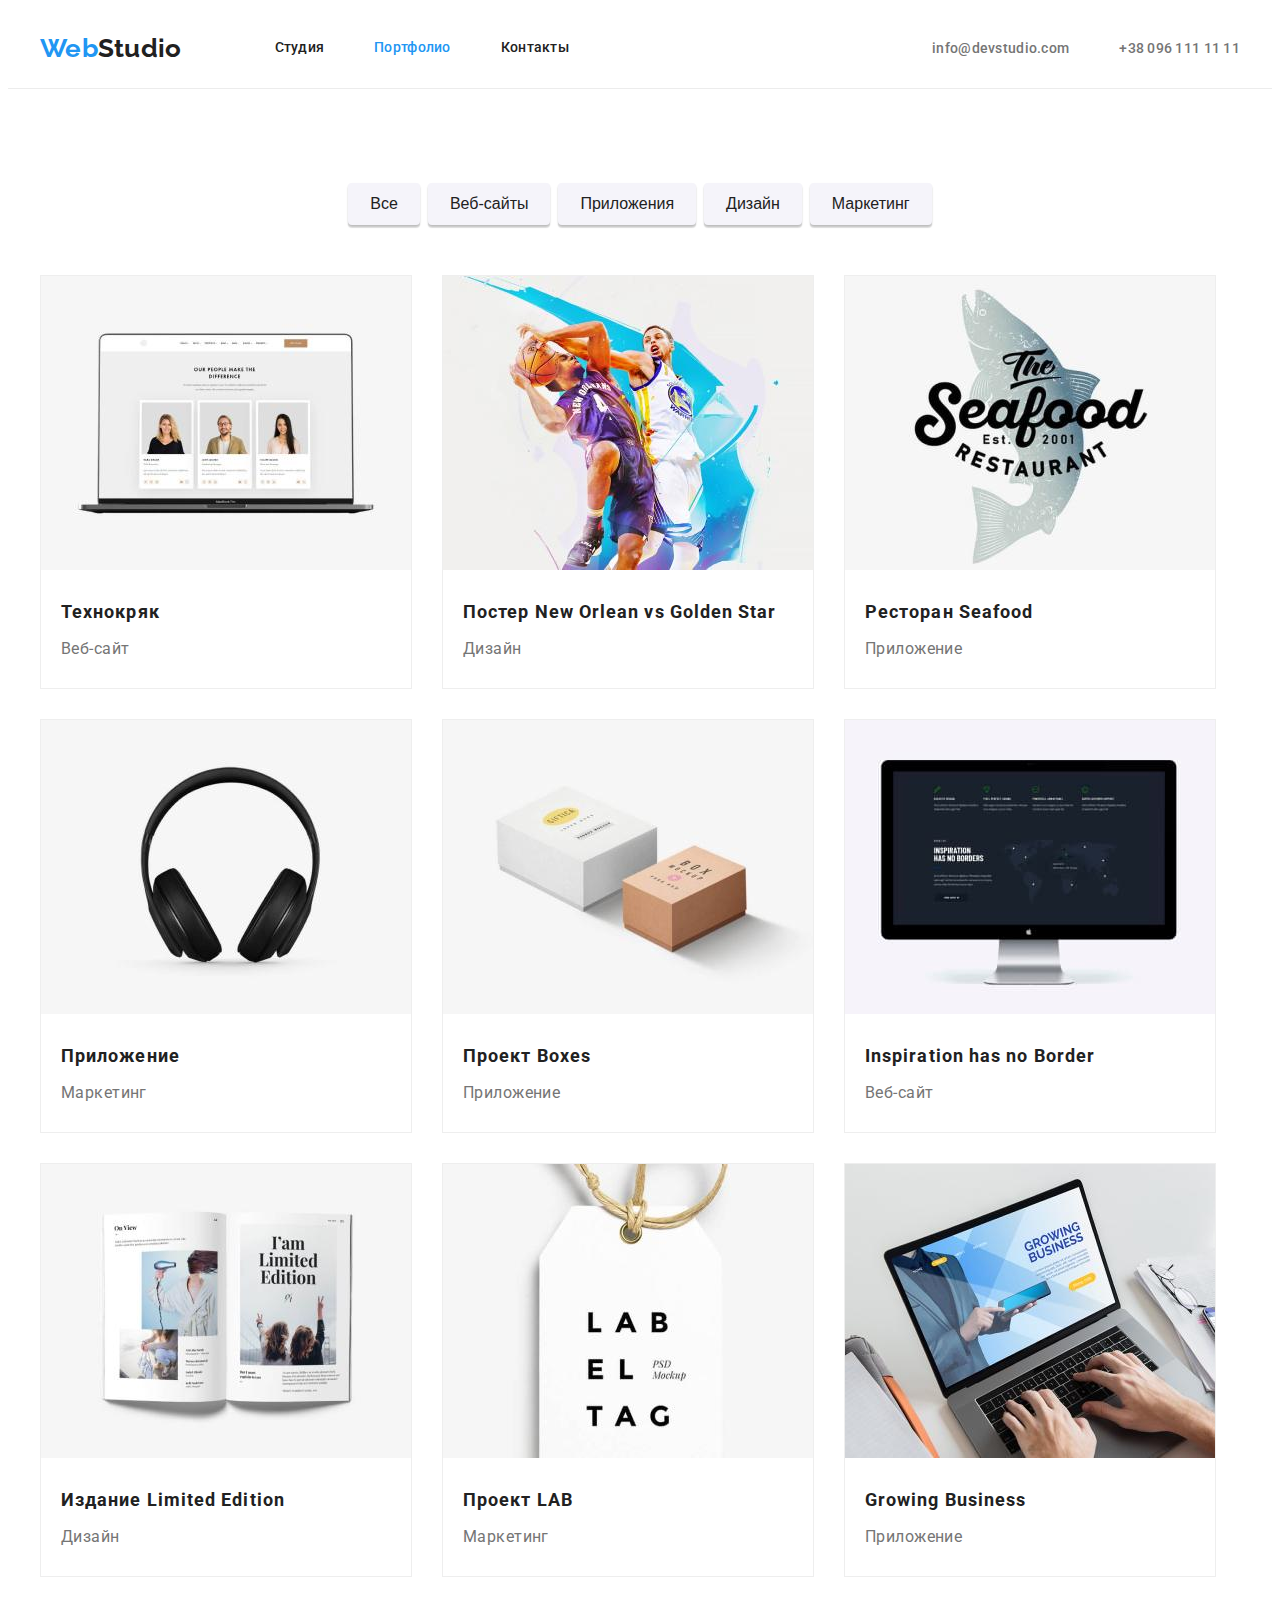
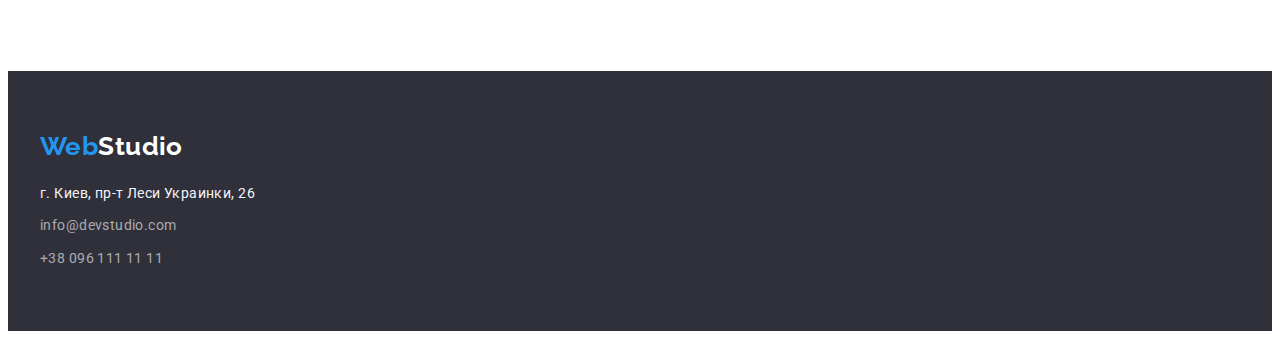
==== portfolio.html @ 2c0231e5 "update code" ====
<!DOCTYPE html>
<html lang="ru">
  <head>
    <meta charset="UTF-8" />
    <meta http-equiv="X-UA-Compatible" content="IE=edge" />
    <meta name="viewport" content="width=device-width, initial-scale=1.0" />
    <title>Portfolio</title>
        <link rel="preconnect" href="https://fonts.googleapis.com" />
    <link rel="preconnect" href="https://fonts.gstatic.com" crossorigin />
    <link
      href="https://fonts.googleapis.com/css2?family=Raleway:wght@700&family=Roboto:wght@400;500;700;900&display=swap"
      rel="stylesheet"
    />
    <link
      rel="stylesheet"
      href="https://cdnjs.cloudflare.com/ajax/libs/modern-normalize/1.1.0/modern-normalize.min.css"
      integrity="sha512-wpPYUAdjBVSE4KJnH1VR1HeZfpl1ub8YT/NKx4PuQ5NmX2tKuGu6U/JRp5y+Y8XG2tV+wKQpNHVUX03MfMFn9Q=="
      crossorigin="anonymous"
      referrerpolicy="no-referrer"
    />
    <link rel="stylesheet" href="./css/style.css" />
  </head>
  <body>
    <!-- header -->
   <header class="header">
      <div class="header-container container">
        <nav class="navigation-container">
          <a href="./index.html" class="logo-header link"
            >Web<span class="header-logo">Studio</span></a
          >
          <ul class="navigation-list">
            <li class="item"><a href="./index.html" class="navigation-link link">Студия</a></li>
            <li class="item">           
              <a href="./portfolio.html" class="navigation-link link current-nav-link"
                >Портфолио</a
              >
            </li>
            <li class="item"><a href="" class="navigation-link link">Контакты</a></li>
          </ul>
        </nav>
        <ul class="contact-link-header">
          <li class="item">
            <a href="mailto:info@devstudio.com" class="contact-header link"
              >info@devstudio.com</a
            >
          </li>
          <li class="item">
            <a href="tel:+380961111111" class="contact-header link"
              >+38 096 111 11 11</a
            >
          </li>
        </ul>
        </div>
      </div>
    </header>
    <main>
      <section class="portfolio section">
        <div class="container">
        <h1 class="visually-hidden">Портфолио</h1>
        <!-- list #1 -->
        <ul class="button-list">
          <li class="item-button"><button type="button" class="portfolio-button">Все</button></li>
          <li class="item-button">
            <button type="button" class="portfolio-button">Веб-сайты</button>
          </li>
          <li class="item-button">
            <button type="button" class="portfolio-button">Приложения</button>
          </li>
          <li class="item-button">
            <button type="button" class="portfolio-button">Дизайн</button>
          </li>
          <li class="item-button">
            <button type="button" class="portfolio-button">Маркетинг</button>
          </li>
        </ul>
        <!-- list #2 -->
        <ul class="portfolio-list">
          <li class="portfolio-item">
            <a href="" class="link">
              <img
                src="./images/portfolio_1.jpg"
                alt="ноутбук"
                width="370"
                height="294"
              />
              <div class="portfolio-block">
              <h2 class="portfolio-heading">Технокряк</h2>
              <p class="portfolio-paragraph">Веб-сайт</p>
            </a>
            </div>
          </li>
          <li class="portfolio-item">
            <a href="" class="link">
              <img
                src="./images/portfolio_2.jpg"
                alt="игра в баскетбол"
                width="370"
                height="294"
              />
              <div class="portfolio-block">
              <h2 class="portfolio-heading">
                Постер <span lang="en">New Orlean vs Golden Star</span>
              </h2>
              <p class="portfolio-paragraph">Дизайн</p>
            </a>
            </div>
          </li>
          <li class="portfolio-item">
            <a href="" class="link">
              <img
                src="./images/portfolio_3.jpg"
                alt="лого рестрорана"
                width="370"
                height="294"
              />
              <div class="portfolio-block">
              <h2 class="portfolio-heading">
                Ресторан <span lang="en">Seafood</span>
              </h2>
              <p class="portfolio-paragraph">Приложение</p>
            </a>
            </div>
          </li>
          <li class="portfolio-item">
            <a href="" class="link">
              <img
                src="./images/portfolio_4.jpg"
                alt="наушники"
                width="370"
                height="294"
              />
              <div class="portfolio-block">
              <h2 class="portfolio-heading">Приложение</h2>
              <p class="portfolio-paragraph">Маркетинг</p>
            </a>
            </div>
          </li>
          <li class="portfolio-item">
            <a href="" class="link">
              <img
                src="./images/portfolio_5.jpg"
                alt="коробки"
                width="370"
                height="294"
              />
              <div class="portfolio-block">
              <h2 class="portfolio-heading">
                Проект <span lang="en">Boxes</span>
              </h2>
              <p class="portfolio-paragraph">Приложение</p>
            </a>
            </div>
          </li>
          <li class="portfolio-item">
            <a href="" class="link">
              <img
                src="./images/portfolio_6.jpg"
                alt="монитор мака"
                width="370"
                height="294"
              />
              <div class="portfolio-block">
              <h2 class="portfolio-heading">
                <span lang="en">Inspiration has no Border</span>
              </h2>
              <p class="portfolio-paragraph">Веб-сайт</p>
            </a>
            </div>
          </li>
          <li class="portfolio-item">
            <a href="" class="link">
              <img
                src="./images/portfolio_7.jpg"
                alt="книга"
                width="370"
                height="294"
              />
              <div class="portfolio-block">
              <h2 class="portfolio-heading">
                Издание <span lang="en">Limited Edition</span>
              </h2>
              <p class="portfolio-paragraph">Дизайн</p>
            </a>
            </div>
          </li>
          <li class="portfolio-item">
            <a href="" class="link">
              <img
                src="./images/portfolio_8.jpg"
                alt="брелок lab"
                width="370"
                height="294"
              />
              <div class="portfolio-block">
              <h2 class="portfolio-heading">
                Проект <span lang="en">LAB</span>
              </h2>
              <p class="portfolio-paragraph">Маркетинг</p>
              </div>
            </a>
          </li>
          <li class="portfolio-item">
            <a href="" class="link">
              <img
                src="./images/portfolio_9.jpg"
                alt="работают на ноутбуке"
                width="370"
                height="294"
              />
              <div class="portfolio-block">
              <h2 class="portfolio-heading">
                <span lang="en">Growing Business</span>
              </h2>
              <p class="portfolio-paragraph">Приложение</p>
            </a>
            </div>
          </li>
        </ul>
        </div>
      </section>
    </main>
    <!-- footer -->
    <footer class="footer">
      <div class="footer-container container">
      <a href="./index.html" class="logo-footer link"
        >Web<span class="footer-logo">Studio</span></a
      >
      <address>
        <ul class="contact-footer contact-list-footer">
          <li class="item">
            <a
              href="https://goo.gl/maps/VsenkT5PbFzWRXvy7"
              target="_blank"
              rel="noopener noreferrer"
              class="footer-address link"
              >г. Киев, пр-т Леси Украинки, 26</a
            >
          </li>
          <li class="item">
            <a href="mailto:info@devstudio.com" class="contact-footer link"
              >info@devstudio.com</a
            >
          </li>
          <li class="item">
            <a href="tel:+380961111111" class="contact-footer link"
              >+38 096 111 11 11</a
            >
          </li>
        </ul>
        
      </address>
      </div>
    </footer>
  </body>
</html>
---- css/style.css ----
/*index.html (css) */
/* color  */
:root {
  --header-nav: #212121;
  --header-nav-hover: #2196f3;
  --contact-: #757575;
  --contact-hover: #2196f3;
  --heading-color: #212121;
  --heading-color-hero: #ffffff;
  --paragraph-color: #757575;
  --logo-basic: #2196f3;
  --logo-header: #212121;
  --logo-footer: #ffffff;
  --background-hero: #2f303a;
  --contact-footer: rgba(255, 255, 255, 0.6);
  --accent-color: #2196f3;
  --portfolio-button: #f5f4fa;
  --portfolio-button-hover: #2196f3;
  --background-team: #f5f4fa;
  --background-footer: #2f303a;
}

body {
  font-family: Roboto, serif;
  letter-spacing: 0.03em;
  font-size: 14px;
}
p {
  margin: 0;
}
h1,
h2,
h3,
h4,
h5,
h6 {
  margin: 0;
}
img {
  display: block;
  max-width: 100%;
}

.section {
  padding-top: 94px;
  padding-bottom: 94px;
}
.visually-hidden {
  position: absolute;
  white-space: nowrap;
  width: 1px;
  height: 1px;
  overflow: hidden;
  border: 0;
  padding: 0;
  clip: rect(0 0 0 0);
  clip-path: inset(50%);
  margin: -1px;
}

/* list */
ul {
  list-style: none;
  padding: 0;
  margin: 0;
}
.link {
  text-decoration: none;
}
.container {
  width: 1200px;
  padding-left: 15px;
  padding-right: 15px;
  margin-left: auto;
  margin-right: auto;
}
.header-container {
  display: flex;
  align-items: center;
}
.header {
  background-color: var(--logo-footer);
  letter-spacing: 0.02em;
  border-bottom: 1px solid #ececec;
}
.header .item + .item {
  margin-left: 50px;
}
.header-contact {
  margin-left: 331px;
  display: flex;
  align-items: center;
}
.navigation-container {
  display: flex;
  align-items: center;
}
.navigation-list {
  display: flex;
}
.contact-link-header {
  display: flex;
  margin-left: auto;
}

/*logo in header and footer   */
.logo-header {
  margin-right: 93px;

  font-family: raleway;
  font-weight: 700;
  font-size: 26px;
  line-height: 1.19;
  color: var(--logo-basic);
}
.logo-header .header-logo {
  color: var(--logo-header);
}
.logo-footer .footer-logo {
  color: var(--logo-footer);
}
/* link nav*/
.navigation-link {
  padding-top: 32px;
  padding-bottom: 32px;
  display: block;
  color: var(--header-nav);
  font-weight: 500;
  font-size: 14px;
  line-height: 1.14;
}
.navigation-link:hover,
.navigation-link:focus {
  color: var(--header-nav-hover);
}
.current-nav-link {
  color: var(--accent-color);
}
/* contact header*/
.contact-header {
  padding-bottom: 32px;
  padding-top: 32px;
  color: var(--contact-);
  font-weight: 500;
  font-size: 14px;
  line-height: 1.14;
}
.header-contact .item + .item {
  margin-right: 50px;
}
.contact-header + .contact-header:hover,
.contact-header:focus {
  color: var(--contact-hover);
}
/* hero */
.hero {
  background-image: linear-gradient(
      rgba(47, 48, 58, 0.4),
      rgba(47, 48, 58, 0.4)
    ),
    url(../images/hero-background.jpg);
  background-size: cover;
  background-repeat: no-repeat;
  background-position: center;
  max-width: 1600px;
  padding: 200px 0;
  text-align: center;
  background-color: var(--background-hero);
  letter-spacing: 0.06em;
  margin: 0 auto;
}
.hero-heading {
  margin-top: 0;
  margin-left: auto;
  margin-right: auto;
  margin-bottom: 40px;
  width: 696px;
  color: var(--heading-color-hero);
  font-weight: 900;
  font-size: 44px;
  line-height: 1.36;
  letter-spacing: 0.06em;
  text-transform: uppercase;
}
.hero-button {
  margin-left: auto;
  margin-right: auto;
  padding: 10px 32px;
  border-radius: 4px;
  min-width: 200px;
  border-color: var(--accent-color);
  color: var(--heading-color-hero);
  background: var(--accent-color);
  box-shadow: 0px 4px 4px rgba(0, 0, 0, 0.15);
  font-weight: 700;
  font-size: 16px;
  line-height: 1.87;
  letter-spacing: 0.06em;
}
.hero-button:hover,
.hero-button:focus {
  background: #188ce8;
  border-color: var(--accent-color);
  color: var(--heading-color-hero);
  box-shadow: 0px 4px 4px rgba(0, 0, 0, 0.15);
}
/* features */

.features-list {
  display: flex;
}
.features-block {
  display: flex;
  width: 270px;
  height: 120px;
  background: #f5f4fa;
  border-radius: 4px;
}
.features .item-block {
  display: flex;
  text-align: center;
  margin-bottom: 30px;
  margin-right: 30px;
}
.features .item-block:last-child {
  margin-right: 0px;
}

.features-heading {
  margin-bottom: 10px;
  color: var(--heading-color);
  line-height: 1.14;
  font-weight: 700;
}
.features-paragraph {
  width: 270px;

  color: var(--paragraph-color);
  line-height: 1.71;
}
.features .item {
  margin-right: 30px;
}
.features .item:last-child {
  margin-right: 0;
}
/* about work */
.work {
  padding-top: 0px;
}
.work-list {
  display: flex;
}
.work-heading {
  margin-top: 0;
  margin-bottom: 50px;

  font-weight: 700;
  font-size: 36px;
  line-height: 1.16;
  text-align: center;
}
.work .item + .item {
  margin-left: 30px;
}

/* about team */
.team {
  background-color: var(--background-team);
}
.team-list {
  display: flex;
}
.team-block {
  padding: 30px;
  text-align: center;
}
.team-item {
  margin-left: 30px;

  background: #ffffff;
  box-shadow: 0px 1px 3px rgba(0, 0, 0, 0.12), 0px 1px 1px rgba(0, 0, 0, 0.14),
    0px 2px 1px rgba(0, 0, 0, 0.2);
  border-radius: 0px 0px 4px 4px;
}
.team-item:first-child {
  margin-left: 0;
}
.team-heading {
  margin-bottom: 50px;
  margin-top: 0;

  font-weight: 700;
  font-size: 36px;
  line-height: 1.16;
  text-align: center;
  color: var(--heading-color);
}
.team-name {
  margin-bottom: 10px;

  color: var(--heading-color);
  font-weight: 500;
  font-size: 16px;
  line-height: 1.18;
}
.team-paragraph {
  color: var(--paragraph-color);
  font-size: 16px;
  line-height: 1.18;
}
/* regular customer */
.reg-customer-heading {
  font-weight: 700;
  font-size: 36px;
  line-height: 1.16;
  text-align: center;
}
.list-customer {
  display: flex;
}
/* footer */
.footer {
  background-color: var(--background-footer);
  padding: 60px 0;
}
.logo-footer {
  display: block;
  margin-bottom: 20px;
  font-family: raleway;
  font-weight: 700;
  font-size: 26px;
  line-height: 1.19;
  color: var(--logo-basic);
}
.contact-footer {
  color: var(--contact-footer);
  font-size: 14px;
  line-height: 1.71;
  font-style: normal;
}

.footer-address {
  color: var(--background-team);
}
.contact-footer .item + .item {
  margin-top: 9px;
}

/* portfolio.html (css)*/

.button-list {
  margin-bottom: 50px;
  display: flex;
  justify-content: center;
}
.item-button {
  margin-left: 8px;
}
.item-button:first-child {
  margin-left: 0px;
}
.portfolio-button {
  display: inline-block;
  padding: 6px 20px;
  border-radius: 4px;
  border-color: transparent;
  background-color: var(--portfolio-button);
  color: var(--heading-color);
  text-align: center;
  font-weight: 500;
  font-size: 16px;
  line-height: 1.62;
  box-shadow: 0px 3px 1px rgba(0, 0, 0, 0.1), 0px 1px 2px rgba(0, 0, 0, 0.08),
    0px 2px 2px rgba(0, 0, 0, 0.12);
  cursor: pointer;
}

.portfolio-button:hover,
.portfolio-button:focus {
  background-color: var(--portfolio-button-hover);
  color: var(--portfolio-button);
}
.portfolio-heading {
  margin-bottom: 4px;
  color: var(--heading-color);
  font-weight: 700;
  font-size: 18px;
  line-height: 2;
  letter-spacing: 0.06em;
}
.portfolio-paragraph {
  font-size: 16px;
  line-height: 1.87;
  color: var(--paragraph-color);
}
.portfolio-list {
  display: flex;
  flex-wrap: wrap;
}
.portfolio-block {
  padding: 24px 20px;
}
.portfolio-item:nth-child(3n) {
  margin-right: 0;
}
.portfolio-item:nth-last-child(-n + 3) {
  margin-bottom: 0;
}
.portfolio-item {
  width: 370px;
  margin-right: 30px;
  margin-bottom: 30px;
  background: #ffffff;
  border: 1px solid #eeeeee;
}
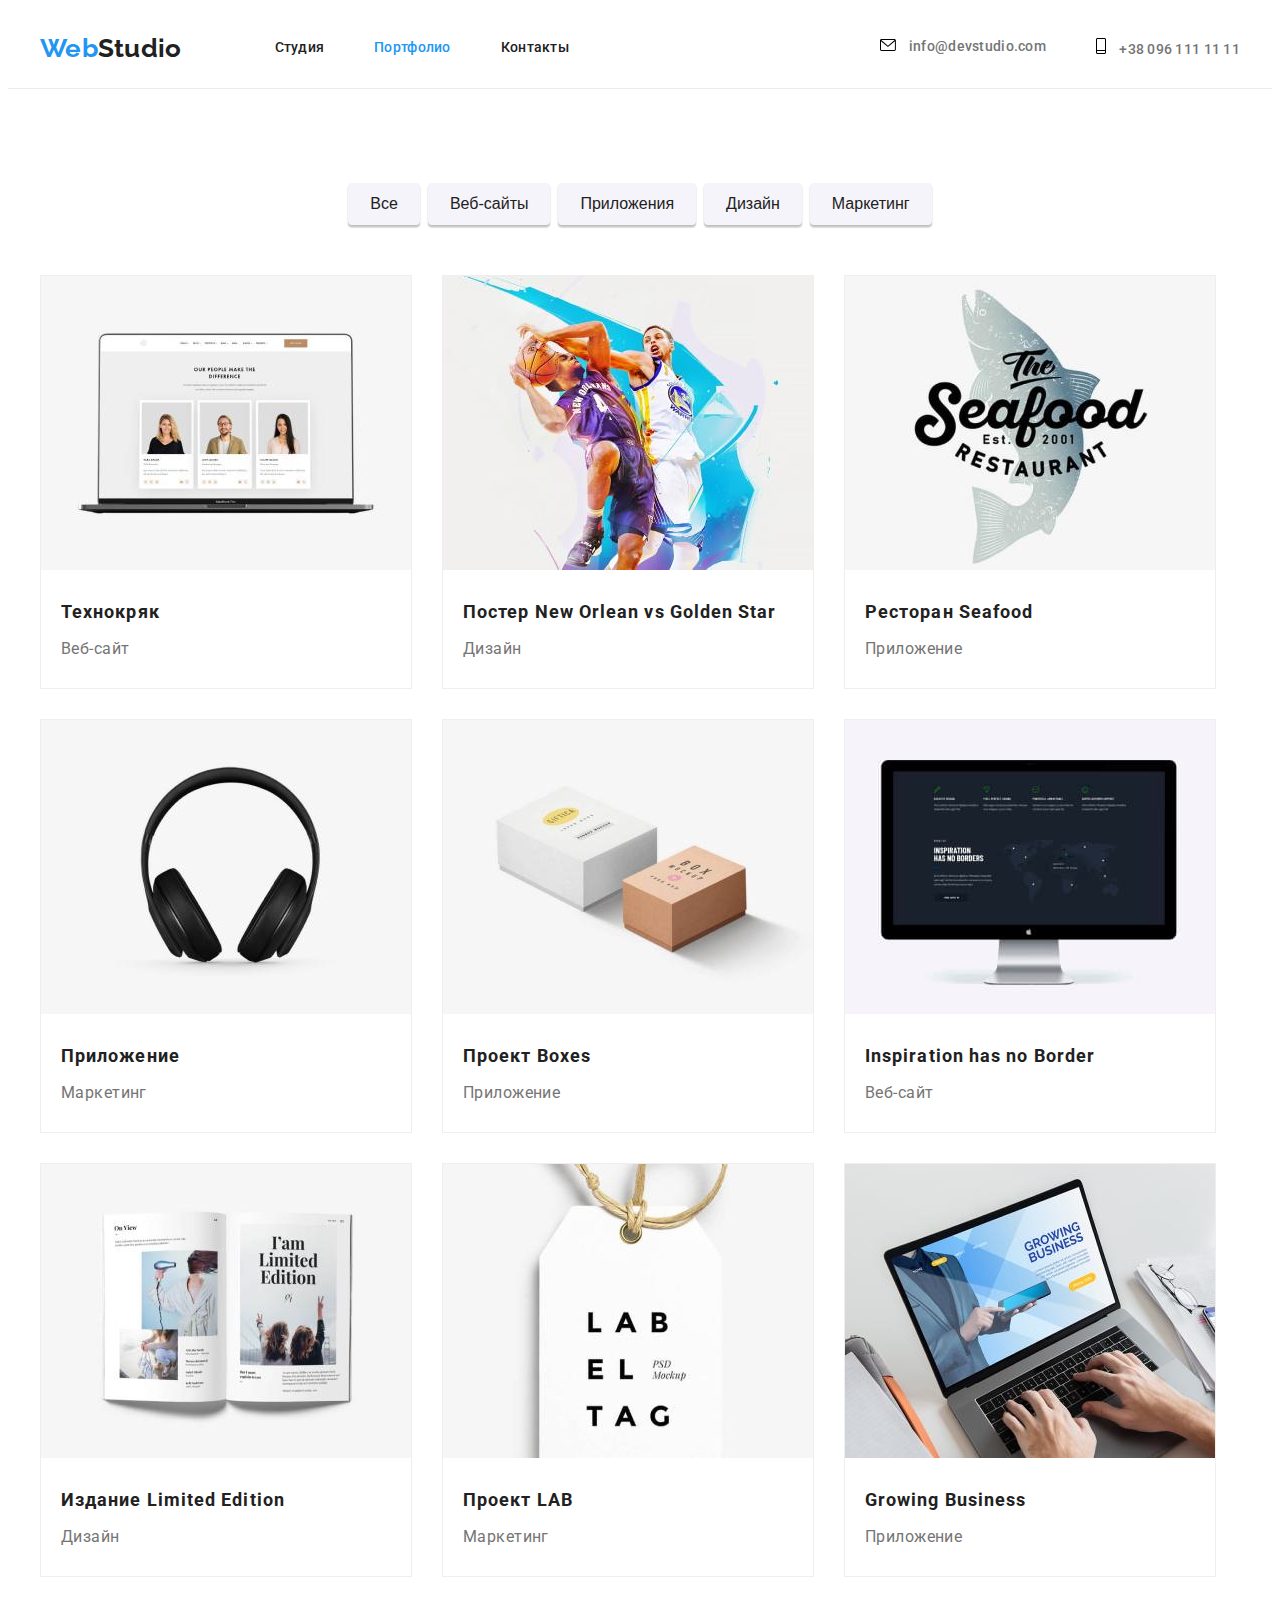
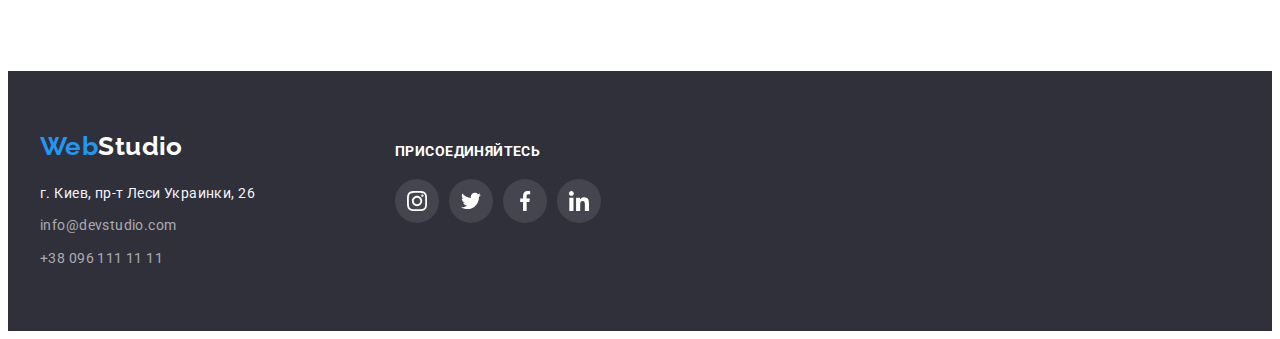
==== commit 46acc7c8: "update code" ====
--- a/portfolio.html
+++ b/portfolio.html
@@ -29,28 +29,41 @@
             >Web<span class="header-logo">Studio</span></a
           >
           <ul class="navigation-list">
-            <li class="item"><a href="./index.html" class="navigation-link link">Студия</a></li>
-            <li class="item">           
+            <li class="item">
+              <a
+                href="./index.html"
+                class="navigation-link link"
+                >Студия</a
+              >
+            </li>
+            <li class="item">
               <a href="./portfolio.html" class="navigation-link link current-nav-link"
                 >Портфолио</a
               >
             </li>
-            <li class="item"><a href="" class="navigation-link link">Контакты</a></li>
+            <li class="item">
+              <a href="" class="navigation-link link">Контакты</a>
+            </li>
           </ul>
         </nav>
         <ul class="contact-link-header">
           <li class="item">
             <a href="mailto:info@devstudio.com" class="contact-header link"
-              >info@devstudio.com</a
+              ><svg class="contanct-icon-email">
+                <use href="./images/contant_header.svg#icon-email_header"></use>
+              </svg>
+              info@devstudio.com</a
             >
           </li>
           <li class="item">
+            <svg class="contanct-icon-phone">
+              <use href="./images/contant_header.svg#icon-phone_header"></use>
+            </svg>
             <a href="tel:+380961111111" class="contact-header link"
               >+38 096 111 11 11</a
             >
           </li>
         </ul>
-        </div>
       </div>
     </header>
     <main>
@@ -220,35 +233,100 @@
       </section>
     </main>
     <!-- footer -->
-    <footer class="footer">
+     <footer class="footer">
       <div class="footer-container container">
-      <a href="./index.html" class="logo-footer link"
-        >Web<span class="footer-logo">Studio</span></a
-      >
-      <address>
-        <ul class="contact-footer contact-list-footer">
-          <li class="item">
-            <a
-              href="https://goo.gl/maps/VsenkT5PbFzWRXvy7"
-              target="_blank"
-              rel="noopener noreferrer"
-              class="footer-address link"
-              >г. Киев, пр-т Леси Украинки, 26</a
-            >
-          </li>
-          <li class="item">
-            <a href="mailto:info@devstudio.com" class="contact-footer link"
-              >info@devstudio.com</a
-            >
-          </li>
-          <li class="item">
-            <a href="tel:+380961111111" class="contact-footer link"
-              >+38 096 111 11 11</a
-            >
-          </li>
-        </ul>
-        
-      </address>
+        <div class="footer-address">
+          <a href="./index.html" class="logo-footer link"
+            >Web<span class="footer-logo">Studio</span></a
+          >
+          <address>
+            <ul class="contact-footer contact-list-footer">
+              <li class="item">
+                <a
+                  href="https://goo.gl/maps/VsenkT5PbFzWRXvy7"
+                  target="_blank"
+                  rel="noopener noreferrer"
+                  class="footer-address link"
+                  >г. Киев, пр-т Леси Украинки, 26</a
+                >
+              </li>
+              <li class="item">
+                <a href="mailto:info@devstudio.com" class="contact-footer link"
+                  >info@devstudio.com</a
+                >
+              </li>
+              <li class="item">
+                <a href="tel:+380961111111" class="contact-footer link"
+                  >+38 096 111 11 11</a
+                >
+              </li>
+            </ul>
+          </address>
+        </div>
+        <div class="social-footer">
+          <h2 class="social-heading">присоединяйтесь</h2>
+          <ul class="social-list-footer">
+            <li class="social-footer-item">
+              <a
+                href=""
+                target="_blank"
+                rel="noopener noreferrer"
+                class="social-link-footer"
+                ><svg class="social-svg-footer">
+                  <use
+                    href="./images/sprite-social.svg#icon-instagram"
+                    width="20"
+                    height="
+                          20"
+                  ></use>
+                </svg>
+              </a>
+            </li>
+            <li class="social-footer-item">
+              <a
+                href=""
+                target="_blank"
+                rel="noopener noreferrer"
+                class="social-link-footer"
+                ><svg class="social-svg-footer">
+                  <use
+                    href="./images/sprite-social.svg#icon-twitter"
+                    width="20"
+                    height="
+                          20"
+                  ></use>
+                </svg>
+              </a>
+            </li>
+            <li class="social-footer-item">
+              <a
+                href=""
+                target="_blank"
+                rel="noopener noreferrer"
+                class="social-link-footer"
+                ><svg class="social-svg-footer">
+                  <use href="./images/sprite-social.svg#icon-facebook"></use>
+                </svg>
+              </a>
+            </li>
+            <li class="social-footer-item">
+              <a
+                href=""
+                target="_blank"
+                rel="noopener noreferrer"
+                class="social-link-footer"
+                ><svg class="social-svg-footer">
+                  <use
+                    href="./images/sprite-social.svg#icon-linkedin"
+                    width="20"
+                    height="
+                          20"
+                  ></use>
+                </svg>
+              </a>
+            </li>
+          </ul>
+        </div>
       </div>
     </footer>
   </body>
--- a/css/style.css
+++ b/css/style.css
@@ -18,6 +18,8 @@
   --portfolio-button-hover: #2196f3;
   --background-team: #f5f4fa;
   --background-footer: #2f303a;
+  --color-social-link: #afb1b8;
+  --fill-social-footer: #ffffff;
 }
 
 body {
@@ -148,10 +150,37 @@
 .header-contact .item + .item {
   margin-right: 50px;
 }
-.contact-header + .contact-header:hover,
+.contact-header-item {
+  fill: #757575;
+  margin-right: 10px;
+}
+.contact-header-item:hover {
+  fill: var(--accent-color);
+}
+.contact-link-header {
+  display: flex;
+}
+.contact-header-item:last-child {
+  margin-right: 0px;
+}
+.contact-header:hover,
 .contact-header:focus {
   color: var(--contact-hover);
 }
+.contanct-icon-email {
+  width: 16px;
+  height: 12px;
+  margin-right: 10px;
+}
+.contact-icon-email:hover {
+  fill: var(--accent-color);
+}
+.contanct-icon-phone {
+  width: 10px;
+  height: 16px;
+  margin-right: 10px;
+}
+
 /* hero */
 .hero {
   background-image: linear-gradient(
@@ -208,29 +237,34 @@
 
 .features-list {
   display: flex;
+  justify-content: center;
 }
 .features-block {
   display: flex;
+  justify-content: center;
+  align-items: center;
   width: 270px;
   height: 120px;
   background: #f5f4fa;
   border-radius: 4px;
 }
 .features .item-block {
-  display: flex;
-  text-align: center;
   margin-bottom: 30px;
   margin-right: 30px;
 }
 .features .item-block:last-child {
   margin-right: 0px;
 }
-
+.features-icon {
+  width: 70px;
+  height: 70px;
+}
 .features-heading {
   margin-bottom: 10px;
   color: var(--heading-color);
   line-height: 1.14;
   font-weight: 700;
+  text-transform: uppercase;
 }
 .features-paragraph {
   width: 270px;
@@ -273,11 +307,11 @@
 }
 .team-block {
   padding: 30px;
+}
+.team-item {
+  width: 270px;
+  margin-left: 30px;
   text-align: center;
-}
-.team-item {
-  margin-left: 30px;
-
   background: #ffffff;
   box-shadow: 0px 1px 3px rgba(0, 0, 0, 0.12), 0px 1px 1px rgba(0, 0, 0, 0.14),
     0px 2px 1px rgba(0, 0, 0, 0.2);
@@ -309,8 +343,46 @@
   font-size: 16px;
   line-height: 1.18;
 }
+.social-list {
+  display: flex;
+  justify-content: center;
+  align-items: center;
+  margin-top: 16px;
+}
+.social-item {
+  margin-right: 10px;
+  width: 44px;
+  height: 44px;
+}
+.social-item:last-child {
+  margin-right: 0px;
+}
+.social-icon {
+  width: 20px;
+  height: 20px;
+}
+.social-link:hover {
+  background: var(--accent-color);
+  fill: var(--logo-footer);
+}
+.social-link {
+  display: flex;
+  justify-content: center;
+  align-items: center;
+  border-radius: 50%;
+  width: 100%;
+  height: 100%;
+
+  fill: #afb1b8;
+}
+
+.social-icon:hover {
+  color: #ffffff;
+}
 /* regular customer */
 .reg-customer-heading {
+  margin-bottom: 50px;
+
   font-weight: 700;
   font-size: 36px;
   line-height: 1.16;
@@ -318,11 +390,44 @@
 }
 .list-customer {
   display: flex;
-}
+  justify-content: center;
+}
+.reg_customer_item {
+  margin-right: 30px;
+  width: 172px;
+  height: 92px;
+}
+.reg_customer_item:last-child {
+  margin-right: 0px;
+}
+.reg-customer-link {
+  display: flex;
+  justify-content: center;
+  align-items: center;
+  border-radius: 4px;
+  border: 1px solid #afb1b8;
+  fill: #afb1b8;
+  padding: 16px 32px;
+}
+.reg-customer-link:hover {
+  border: 1px solid var(--accent-color);
+  fill: var(--accent-color);
+}
+.reg_customer_icon {
+  width: 106px;
+  height: 60px;
+}
+
 /* footer */
 .footer {
   background-color: var(--background-footer);
-  padding: 60px 0;
+  padding: 60px 0px;
+}
+.footer-container {
+  display: flex;
+}
+.footer-address {
+  margin-right: 70px;
 }
 .logo-footer {
   display: block;
@@ -343,10 +448,45 @@
 .footer-address {
   color: var(--background-team);
 }
+.social-svg-footer {
+  width: 20px;
+  height: 20px;
+}
 .contact-footer .item + .item {
   margin-top: 9px;
 }
-
+.social-list-footer {
+  display: flex;
+}
+.social-link-footer {
+  display: flex;
+  justify-content: center;
+  align-items: center;
+  width: 44px;
+  height: 44px;
+  border-radius: 50%;
+  background: #ffffff1a;
+  fill: var(--fill-social-footer);
+}
+.social-link-footer:hover {
+  background: var(--accent-color);
+}
+.social-footer-item {
+  margin-right: 10px;
+}
+.social-footer-item:last-child {
+  margin-right: 0;
+}
+.social-heading {
+  margin-top: 12px;
+  margin-bottom: 20px;
+  font-weight: 700;
+  font-size: 14px;
+  letter-spacing: 0.03em;
+  line-height: calc(16 / 14);
+  color: var(--heading-color-hero);
+  text-transform: uppercase;
+}
 /* portfolio.html (css)*/
 
 .button-list {
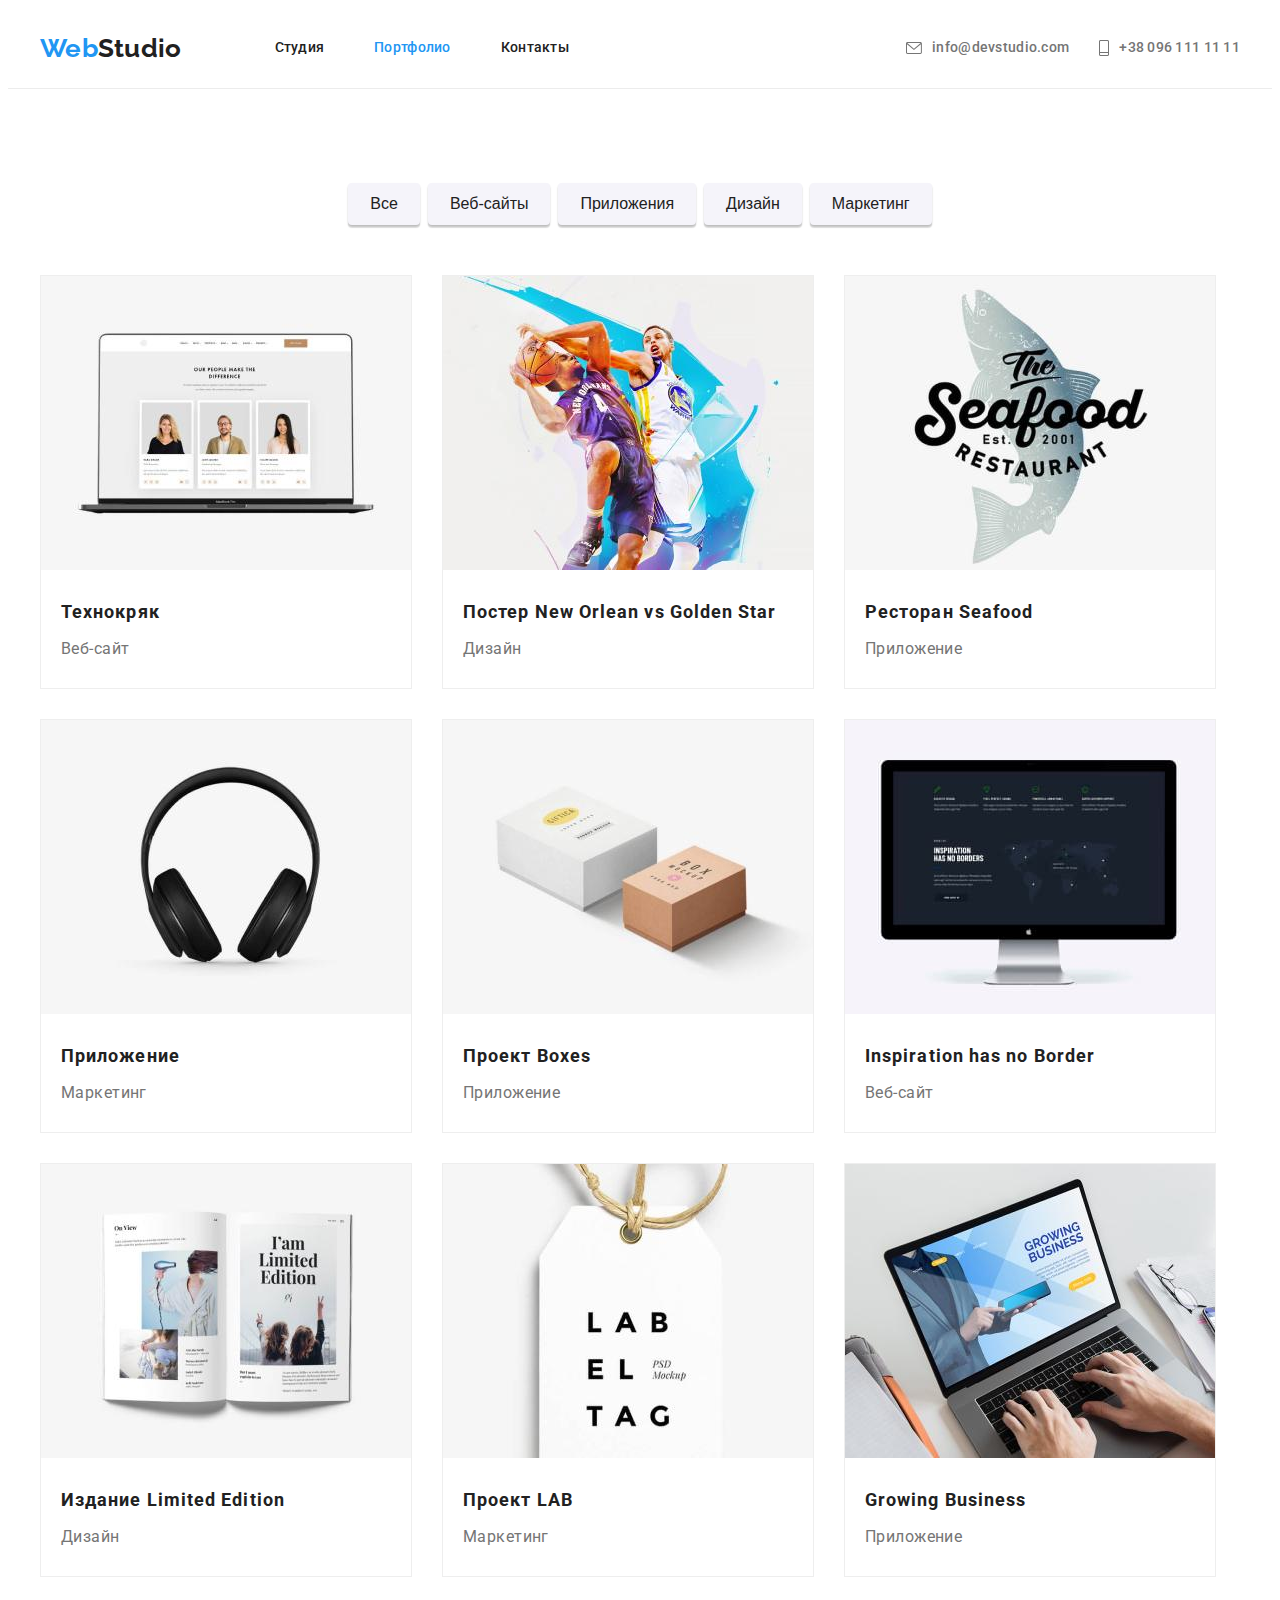
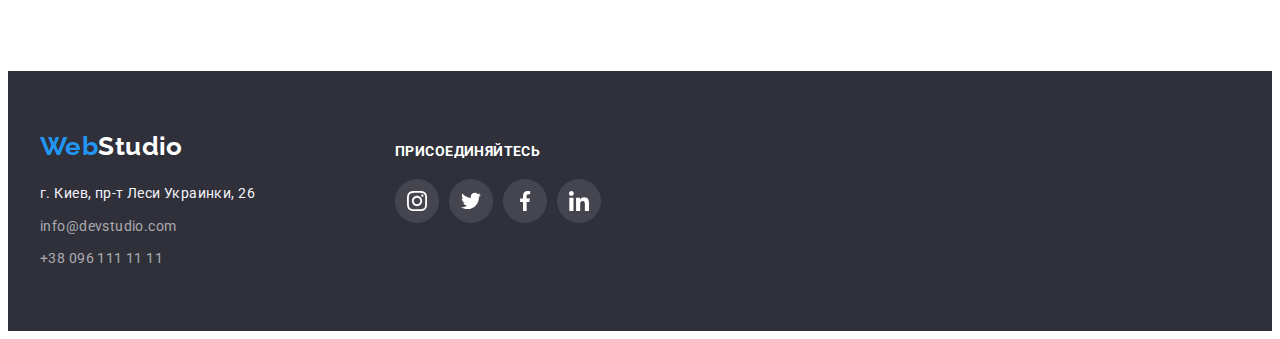
==== commit 53400dce: "update code" ====
--- a/portfolio.html
+++ b/portfolio.html
@@ -22,7 +22,7 @@
   </head>
   <body>
     <!-- header -->
-   <header class="header">
+    <header class="header">
       <div class="header-container container">
         <nav class="navigation-container">
           <a href="./index.html" class="logo-header link"
@@ -32,7 +32,7 @@
             <li class="item">
               <a
                 href="./index.html"
-                class="navigation-link link"
+                class="navigation-link link "
                 >Студия</a
               >
             </li>
@@ -47,7 +47,7 @@
           </ul>
         </nav>
         <ul class="contact-link-header">
-          <li class="item">
+          <li class="contact-header-item">
             <a href="mailto:info@devstudio.com" class="contact-header link"
               ><svg class="contanct-icon-email">
                 <use href="./images/contant_header.svg#icon-email_header"></use>
@@ -55,12 +55,12 @@
               info@devstudio.com</a
             >
           </li>
-          <li class="item">
-            <svg class="contanct-icon-phone">
-              <use href="./images/contant_header.svg#icon-phone_header"></use>
-            </svg>
-            <a href="tel:+380961111111" class="contact-header link"
-              >+38 096 111 11 11</a
+          <li class="contact-header-item">
+            <a href="tel:+380961111111" class="contact-header link">
+              <svg class="contanct-icon-phone">
+                <use href="./images/contant_header.svg#icon-phone_header"></use>
+              </svg>
+              +38 096 111 11 11</a
             >
           </li>
         </ul>
--- a/css/style.css
+++ b/css/style.css
@@ -100,10 +100,6 @@
 .navigation-list {
   display: flex;
 }
-.contact-link-header {
-  display: flex;
-  margin-left: auto;
-}
 
 /*logo in header and footer   */
 .logo-header {
@@ -140,6 +136,9 @@
 }
 /* contact header*/
 .contact-header {
+  display: flex;
+  justify-content: center;
+  align-items: center;
   padding-bottom: 32px;
   padding-top: 32px;
   color: var(--contact-);
@@ -152,13 +151,17 @@
 }
 .contact-header-item {
   fill: #757575;
-  margin-right: 10px;
+  margin-right: 30px;
 }
 .contact-header-item:hover {
   fill: var(--accent-color);
 }
 .contact-link-header {
   display: flex;
+  margin-left: auto;
+  justify-content: center;
+  align-items: center;
+  align-self: center;
 }
 .contact-header-item:last-child {
   margin-right: 0px;
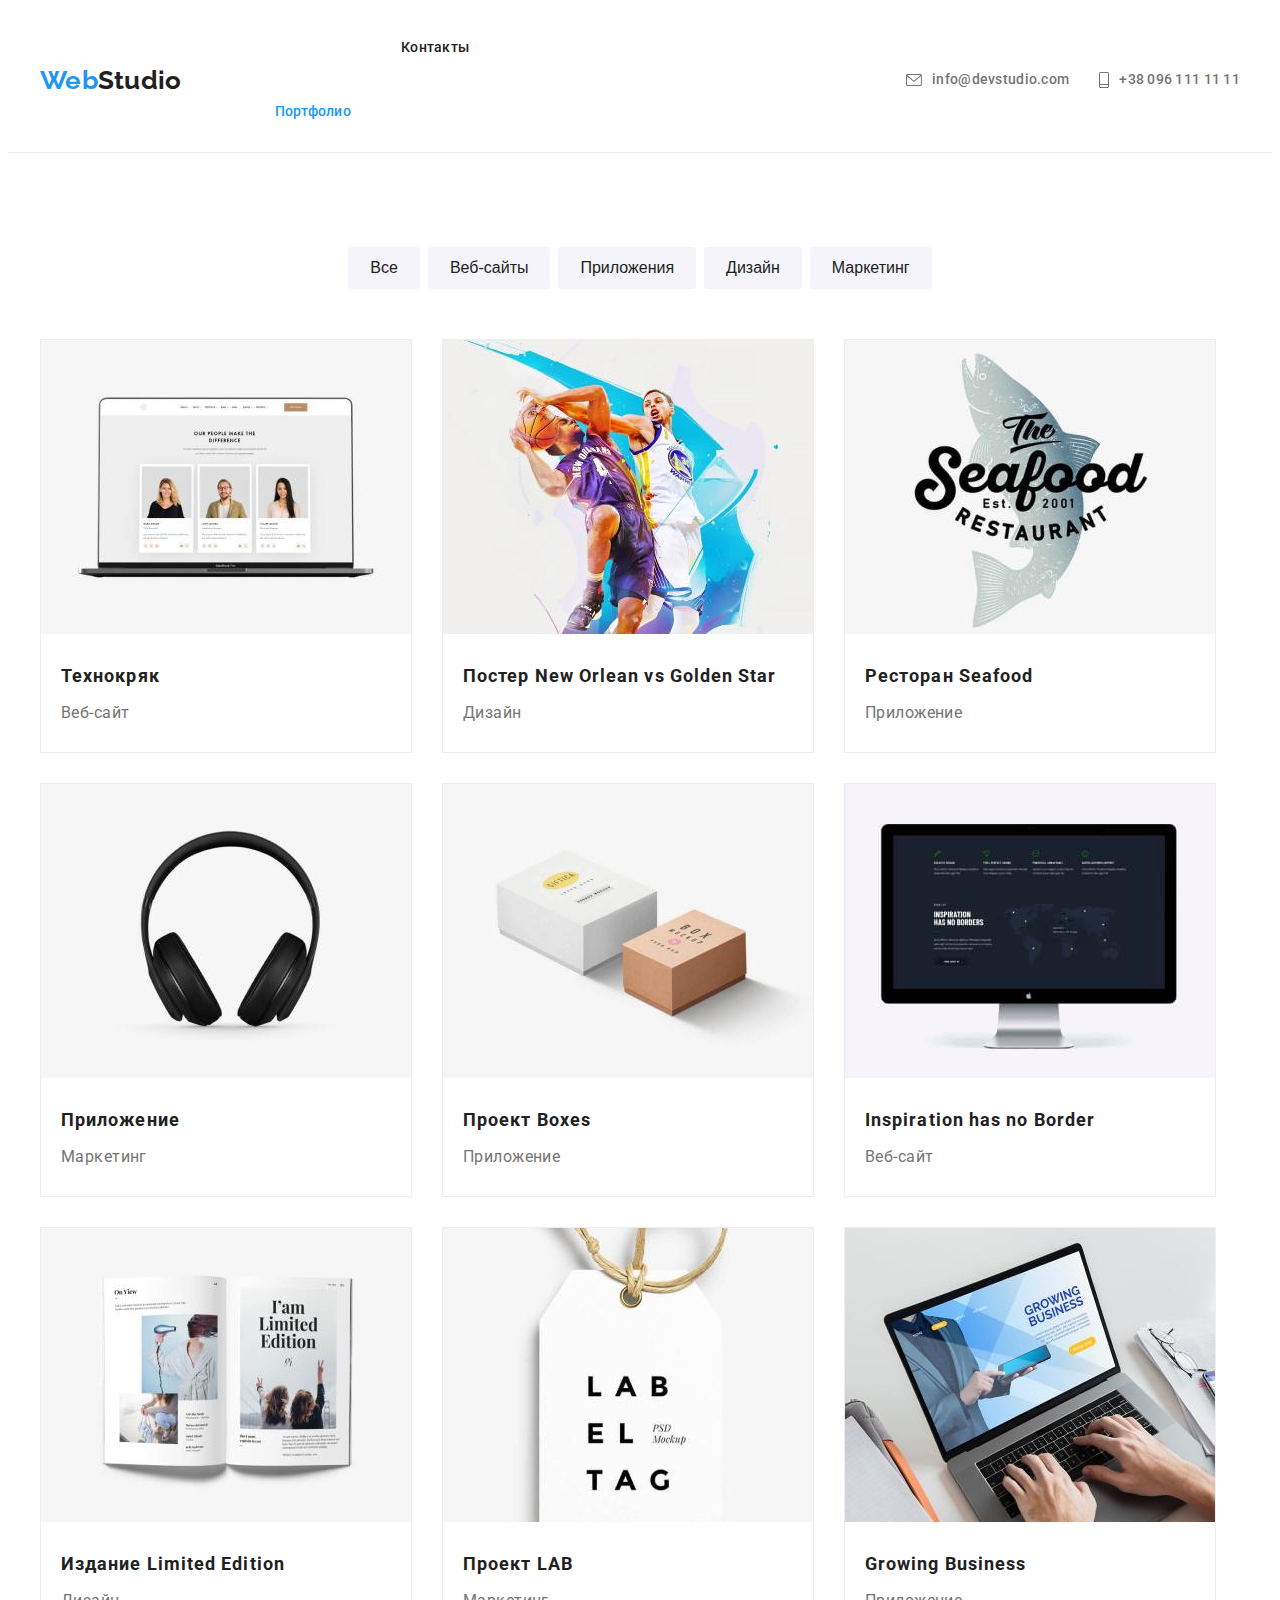
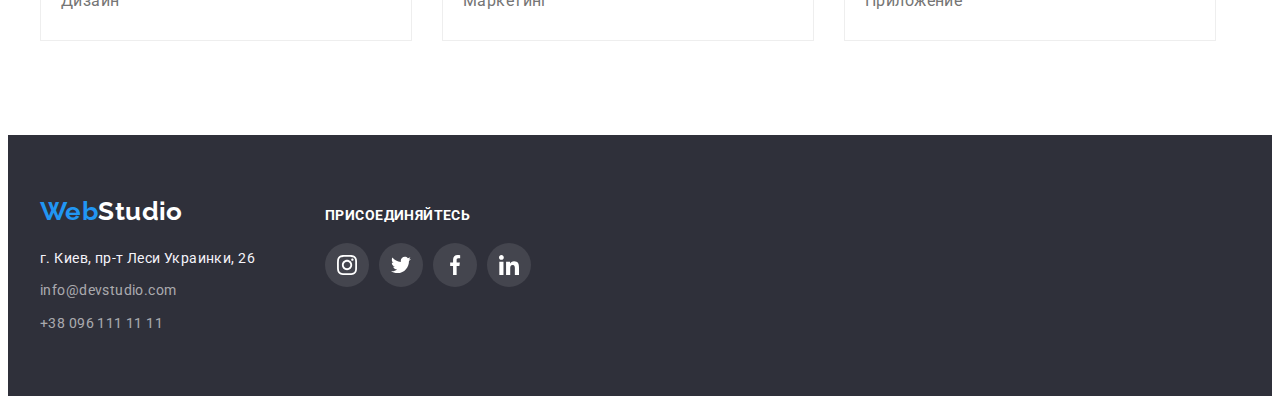
==== commit 662283b9: "update code" ====
--- a/portfolio.html
+++ b/portfolio.html
@@ -5,7 +5,7 @@
     <meta http-equiv="X-UA-Compatible" content="IE=edge" />
     <meta name="viewport" content="width=device-width, initial-scale=1.0" />
     <title>Portfolio</title>
-        <link rel="preconnect" href="https://fonts.googleapis.com" />
+    <link rel="preconnect" href="https://fonts.googleapis.com" />
     <link rel="preconnect" href="https://fonts.gstatic.com" crossorigin />
     <link
       href="https://fonts.googleapis.com/css2?family=Raleway:wght@700&family=Roboto:wght@400;500;700;900&display=swap"
@@ -22,7 +22,7 @@
   </head>
   <body>
     <!-- header -->
-    <header class="header">
+   <header class="header">
       <div class="header-container container">
         <nav class="navigation-container">
           <a href="./index.html" class="logo-header link"
@@ -32,12 +32,12 @@
             <li class="item">
               <a
                 href="./index.html"
-                class="navigation-link link "
+                class="navigation-link link 
                 >Студия</a
               >
             </li>
             <li class="item">
-              <a href="./portfolio.html" class="navigation-link link current-nav-link"
+              <a href="./portfolio.html" class="navigation-link current-nav-link link"
                 >Портфолио</a
               >
             </li>
@@ -69,184 +69,186 @@
     <main>
       <section class="portfolio section">
         <div class="container">
-        <h1 class="visually-hidden">Портфолио</h1>
-        <!-- list #1 -->
-        <ul class="button-list">
-          <li class="item-button"><button type="button" class="portfolio-button">Все</button></li>
-          <li class="item-button">
-            <button type="button" class="portfolio-button">Веб-сайты</button>
-          </li>
-          <li class="item-button">
-            <button type="button" class="portfolio-button">Приложения</button>
-          </li>
-          <li class="item-button">
-            <button type="button" class="portfolio-button">Дизайн</button>
-          </li>
-          <li class="item-button">
-            <button type="button" class="portfolio-button">Маркетинг</button>
-          </li>
-        </ul>
-        <!-- list #2 -->
-        <ul class="portfolio-list">
-          <li class="portfolio-item">
-            <a href="" class="link">
-              <img
-                src="./images/portfolio_1.jpg"
-                alt="ноутбук"
-                width="370"
-                height="294"
-              />
-              <div class="portfolio-block">
-              <h2 class="portfolio-heading">Технокряк</h2>
-              <p class="portfolio-paragraph">Веб-сайт</p>
-            </a>
-            </div>
-          </li>
-          <li class="portfolio-item">
-            <a href="" class="link">
-              <img
-                src="./images/portfolio_2.jpg"
-                alt="игра в баскетбол"
-                width="370"
-                height="294"
-              />
-              <div class="portfolio-block">
-              <h2 class="portfolio-heading">
-                Постер <span lang="en">New Orlean vs Golden Star</span>
-              </h2>
-              <p class="portfolio-paragraph">Дизайн</p>
-            </a>
-            </div>
-          </li>
-          <li class="portfolio-item">
-            <a href="" class="link">
-              <img
-                src="./images/portfolio_3.jpg"
-                alt="лого рестрорана"
-                width="370"
-                height="294"
-              />
-              <div class="portfolio-block">
-              <h2 class="portfolio-heading">
-                Ресторан <span lang="en">Seafood</span>
-              </h2>
-              <p class="portfolio-paragraph">Приложение</p>
-            </a>
-            </div>
-          </li>
-          <li class="portfolio-item">
-            <a href="" class="link">
-              <img
-                src="./images/portfolio_4.jpg"
-                alt="наушники"
-                width="370"
-                height="294"
-              />
-              <div class="portfolio-block">
-              <h2 class="portfolio-heading">Приложение</h2>
-              <p class="portfolio-paragraph">Маркетинг</p>
-            </a>
-            </div>
-          </li>
-          <li class="portfolio-item">
-            <a href="" class="link">
-              <img
-                src="./images/portfolio_5.jpg"
-                alt="коробки"
-                width="370"
-                height="294"
-              />
-              <div class="portfolio-block">
-              <h2 class="portfolio-heading">
-                Проект <span lang="en">Boxes</span>
-              </h2>
-              <p class="portfolio-paragraph">Приложение</p>
-            </a>
-            </div>
-          </li>
-          <li class="portfolio-item">
-            <a href="" class="link">
-              <img
-                src="./images/portfolio_6.jpg"
-                alt="монитор мака"
-                width="370"
-                height="294"
-              />
-              <div class="portfolio-block">
-              <h2 class="portfolio-heading">
-                <span lang="en">Inspiration has no Border</span>
-              </h2>
-              <p class="portfolio-paragraph">Веб-сайт</p>
-            </a>
-            </div>
-          </li>
-          <li class="portfolio-item">
-            <a href="" class="link">
-              <img
-                src="./images/portfolio_7.jpg"
-                alt="книга"
-                width="370"
-                height="294"
-              />
-              <div class="portfolio-block">
-              <h2 class="portfolio-heading">
-                Издание <span lang="en">Limited Edition</span>
-              </h2>
-              <p class="portfolio-paragraph">Дизайн</p>
-            </a>
-            </div>
-          </li>
-          <li class="portfolio-item">
-            <a href="" class="link">
-              <img
-                src="./images/portfolio_8.jpg"
-                alt="брелок lab"
-                width="370"
-                height="294"
-              />
-              <div class="portfolio-block">
-              <h2 class="portfolio-heading">
-                Проект <span lang="en">LAB</span>
-              </h2>
-              <p class="portfolio-paragraph">Маркетинг</p>
-              </div>
-            </a>
-          </li>
-          <li class="portfolio-item">
-            <a href="" class="link">
-              <img
-                src="./images/portfolio_9.jpg"
-                alt="работают на ноутбуке"
-                width="370"
-                height="294"
-              />
-              <div class="portfolio-block">
-              <h2 class="portfolio-heading">
-                <span lang="en">Growing Business</span>
-              </h2>
-              <p class="portfolio-paragraph">Приложение</p>
-            </a>
-            </div>
-          </li>
-        </ul>
+          <h1 class="visually-hidden">Портфолио</h1>
+          <!-- list #1 -->
+          <ul class="button-list">
+            <li class="item-button">
+              <button type="button" class="portfolio-button">Все</button>
+            </li>
+            <li class="item-button">
+              <button type="button" class="portfolio-button">Веб-сайты</button>
+            </li>
+            <li class="item-button">
+              <button type="button" class="portfolio-button">Приложения</button>
+            </li>
+            <li class="item-button">
+              <button type="button" class="portfolio-button">Дизайн</button>
+            </li>
+            <li class="item-button">
+              <button type="button" class="portfolio-button">Маркетинг</button>
+            </li>
+          </ul>
+          <!-- list #2 -->
+          <ul class="portfolio-list">
+            <li class="portfolio-item">
+              <a href="" class="link">
+                <img
+                  src="./images/portfolio_1.jpg"
+                  alt="ноутбук"
+                  width="370"
+                  height="294"
+                />
+                <div class="portfolio-block">
+                  <h2 class="portfolio-heading">Технокряк</h2>
+                  <p class="portfolio-paragraph">Веб-сайт</p>
+                </div>
+              </a>
+            </li>
+            <li class="portfolio-item">
+              <a href="" class="link">
+                <img
+                  src="./images/portfolio_2.jpg"
+                  alt="игра в баскетбол"
+                  width="370"
+                  height="294"
+                />
+                <div class="portfolio-block">
+                  <h2 class="portfolio-heading">
+                    Постер <span lang="en">New Orlean vs Golden Star</span>
+                  </h2>
+                  <p class="portfolio-paragraph">Дизайн</p>
+                </div>
+              </a>
+            </li>
+            <li class="portfolio-item">
+              <a href="" class="link">
+                <img
+                  src="./images/portfolio_3.jpg"
+                  alt="лого рестрорана"
+                  width="370"
+                  height="294"
+                />
+                <div class="portfolio-block">
+                  <h2 class="portfolio-heading">
+                    Ресторан <span lang="en">Seafood</span>
+                  </h2>
+                  <p class="portfolio-paragraph">Приложение</p>
+                </div>
+              </a>
+            </li>
+            <li class="portfolio-item">
+              <a href="" class="link">
+                <img
+                  src="./images/portfolio_4.jpg"
+                  alt="наушники"
+                  width="370"
+                  height="294"
+                />
+                <div class="portfolio-block">
+                  <h2 class="portfolio-heading">Приложение</h2>
+                  <p class="portfolio-paragraph">Маркетинг</p>
+                </div>
+              </a>
+            </li>
+            <li class="portfolio-item">
+              <a href="" class="link">
+                <img
+                  src="./images/portfolio_5.jpg"
+                  alt="коробки"
+                  width="370"
+                  height="294"
+                />
+                <div class="portfolio-block">
+                  <h2 class="portfolio-heading">
+                    Проект <span lang="en">Boxes</span>
+                  </h2>
+                  <p class="portfolio-paragraph">Приложение</p>
+                </div>
+              </a>
+            </li>
+            <li class="portfolio-item">
+              <a href="" class="link">
+                <img
+                  src="./images/portfolio_6.jpg"
+                  alt="монитор мака"
+                  width="370"
+                  height="294"
+                />
+                <div class="portfolio-block">
+                  <h2 class="portfolio-heading">
+                    <span lang="en">Inspiration has no Border</span>
+                  </h2>
+                  <p class="portfolio-paragraph">Веб-сайт</p>
+                </div>
+              </a>
+            </li>
+            <li class="portfolio-item">
+              <a href="" class="link">
+                <img
+                  src="./images/portfolio_7.jpg"
+                  alt="книга"
+                  width="370"
+                  height="294"
+                />
+                <div class="portfolio-block">
+                  <h2 class="portfolio-heading">
+                    Издание <span lang="en">Limited Edition</span>
+                  </h2>
+                  <p class="portfolio-paragraph">Дизайн</p>
+                </div>
+              </a>
+            </li>
+            <li class="portfolio-item">
+              <a href="" class="link">
+                <img
+                  src="./images/portfolio_8.jpg"
+                  alt="брелок lab"
+                  width="370"
+                  height="294"
+                />
+                <div class="portfolio-block">
+                  <h2 class="portfolio-heading">
+                    Проект <span lang="en">LAB</span>
+                  </h2>
+                  <p class="portfolio-paragraph">Маркетинг</p>
+                </div>
+              </a>
+            </li>
+            <li class="portfolio-item">
+              <a href="" class="link">
+                <img
+                  src="./images/portfolio_9.jpg"
+                  alt="работают на ноутбуке"
+                  width="370"
+                  height="294"
+                />
+                <div class="portfolio-block">
+                  <h2 class="portfolio-heading">
+                    <span lang="en">Growing Business</span>
+                  </h2>
+                  <p class="portfolio-paragraph">Приложение</p>
+                </div>
+              </a>
+            </li>
+          </ul>
         </div>
       </section>
     </main>
     <!-- footer -->
-     <footer class="footer">
+      <footer class="footer">
       <div class="footer-container container">
         <div class="footer-address">
           <a href="./index.html" class="logo-footer link"
             >Web<span class="footer-logo">Studio</span></a
           >
           <address>
-            <ul class="contact-footer contact-list-footer">
+            <ul class="contact-footer">
               <li class="item">
                 <a
                   href="https://goo.gl/maps/VsenkT5PbFzWRXvy7"
                   target="_blank"
                   rel="noopener noreferrer"
-                  class="footer-address link"
+                  class="footer-address-link link"
                   >г. Киев, пр-т Леси Украинки, 26</a
                 >
               </li>
--- a/css/style.css
+++ b/css/style.css
@@ -153,7 +153,8 @@
   fill: #757575;
   margin-right: 30px;
 }
-.contact-header-item:hover {
+.contact-header-item:hover,
+.contact-header-item:focus {
   fill: var(--accent-color);
 }
 .contact-link-header {
@@ -168,6 +169,7 @@
 }
 .contact-header:hover,
 .contact-header:focus {
+  fill: var(--accent-color);
   color: var(--contact-hover);
 }
 .contanct-icon-email {
@@ -175,15 +177,11 @@
   height: 12px;
   margin-right: 10px;
 }
-.contact-icon-email:hover {
-  fill: var(--accent-color);
-}
 .contanct-icon-phone {
   width: 10px;
   height: 16px;
   margin-right: 10px;
 }
-
 /* hero */
 .hero {
   background-image: linear-gradient(
@@ -205,7 +203,7 @@
   margin-top: 0;
   margin-left: auto;
   margin-right: auto;
-  margin-bottom: 40px;
+  margin-bottom: 30px;
   width: 696px;
   color: var(--heading-color-hero);
   font-weight: 900;
@@ -243,6 +241,7 @@
   justify-content: center;
 }
 .features-block {
+  margin-bottom: 30px;
   display: flex;
   justify-content: center;
   align-items: center;
@@ -309,7 +308,7 @@
   display: flex;
 }
 .team-block {
-  padding: 30px;
+  padding: 30px 0;
 }
 .team-item {
   width: 270px;
@@ -364,7 +363,8 @@
   width: 20px;
   height: 20px;
 }
-.social-link:hover {
+.social-link:hover,
+.social-link:focus {
   background: var(--accent-color);
   fill: var(--logo-footer);
 }
@@ -379,7 +379,8 @@
   fill: #afb1b8;
 }
 
-.social-icon:hover {
+.social-icon:hover,
+.social-icon:focus {
   color: #ffffff;
 }
 /* regular customer */
@@ -393,11 +394,10 @@
 }
 .list-customer {
   display: flex;
-  justify-content: center;
 }
 .reg_customer_item {
   margin-right: 30px;
-  width: 172px;
+  width: 170px;
   height: 92px;
 }
 .reg_customer_item:last-child {
@@ -407,12 +407,14 @@
   display: flex;
   justify-content: center;
   align-items: center;
+  width: 100%;
+  height: 100%;
   border-radius: 4px;
   border: 1px solid #afb1b8;
   fill: #afb1b8;
-  padding: 16px 32px;
-}
-.reg-customer-link:hover {
+}
+.reg-customer-link:hover,
+.reg-customer-link:focus {
   border: 1px solid var(--accent-color);
   fill: var(--accent-color);
 }
@@ -428,10 +430,9 @@
 }
 .footer-container {
   display: flex;
-}
-.footer-address {
-  margin-right: 70px;
-}
+  align-items: baseline;
+}
+
 .logo-footer {
   display: block;
   margin-bottom: 20px;
@@ -449,6 +450,9 @@
 }
 
 .footer-address {
+  margin-right: 70px;
+}
+.footer-address-link {
   color: var(--background-team);
 }
 .social-svg-footer {
@@ -471,7 +475,8 @@
   background: #ffffff1a;
   fill: var(--fill-social-footer);
 }
-.social-link-footer:hover {
+.social-link-footer:hover,
+.social-link-footer:focus {
   background: var(--accent-color);
 }
 .social-footer-item {
@@ -480,8 +485,10 @@
 .social-footer-item:last-child {
   margin-right: 0;
 }
+.social-footer {
+  margin-top: 12px;
+}
 .social-heading {
-  margin-top: 12px;
   margin-bottom: 20px;
   font-weight: 700;
   font-size: 14px;
@@ -514,8 +521,7 @@
   font-weight: 500;
   font-size: 16px;
   line-height: 1.62;
-  box-shadow: 0px 3px 1px rgba(0, 0, 0, 0.1), 0px 1px 2px rgba(0, 0, 0, 0.08),
-    0px 2px 2px rgba(0, 0, 0, 0.12);
+
   cursor: pointer;
 }
 
@@ -523,6 +529,8 @@
 .portfolio-button:focus {
   background-color: var(--portfolio-button-hover);
   color: var(--portfolio-button);
+  box-shadow: 0px 3px 1px rgba(0, 0, 0, 0.1), 0px 1px 2px rgba(0, 0, 0, 0.08),
+    0px 2px 2px rgba(0, 0, 0, 0.12);
 }
 .portfolio-heading {
   margin-bottom: 4px;
@@ -549,6 +557,11 @@
 }
 .portfolio-item:nth-last-child(-n + 3) {
   margin-bottom: 0;
+}
+.portfolio-item:hover,
+.portfolio-item:focus {
+  box-shadow: 0px 1px 1px rgba(0, 0, 0, 0.12), 0px 4px 4px rgba(0, 0, 0, 0.06),
+    1px 4px 6px rgba(0, 0, 0, 0.16);
 }
 .portfolio-item {
   width: 370px;
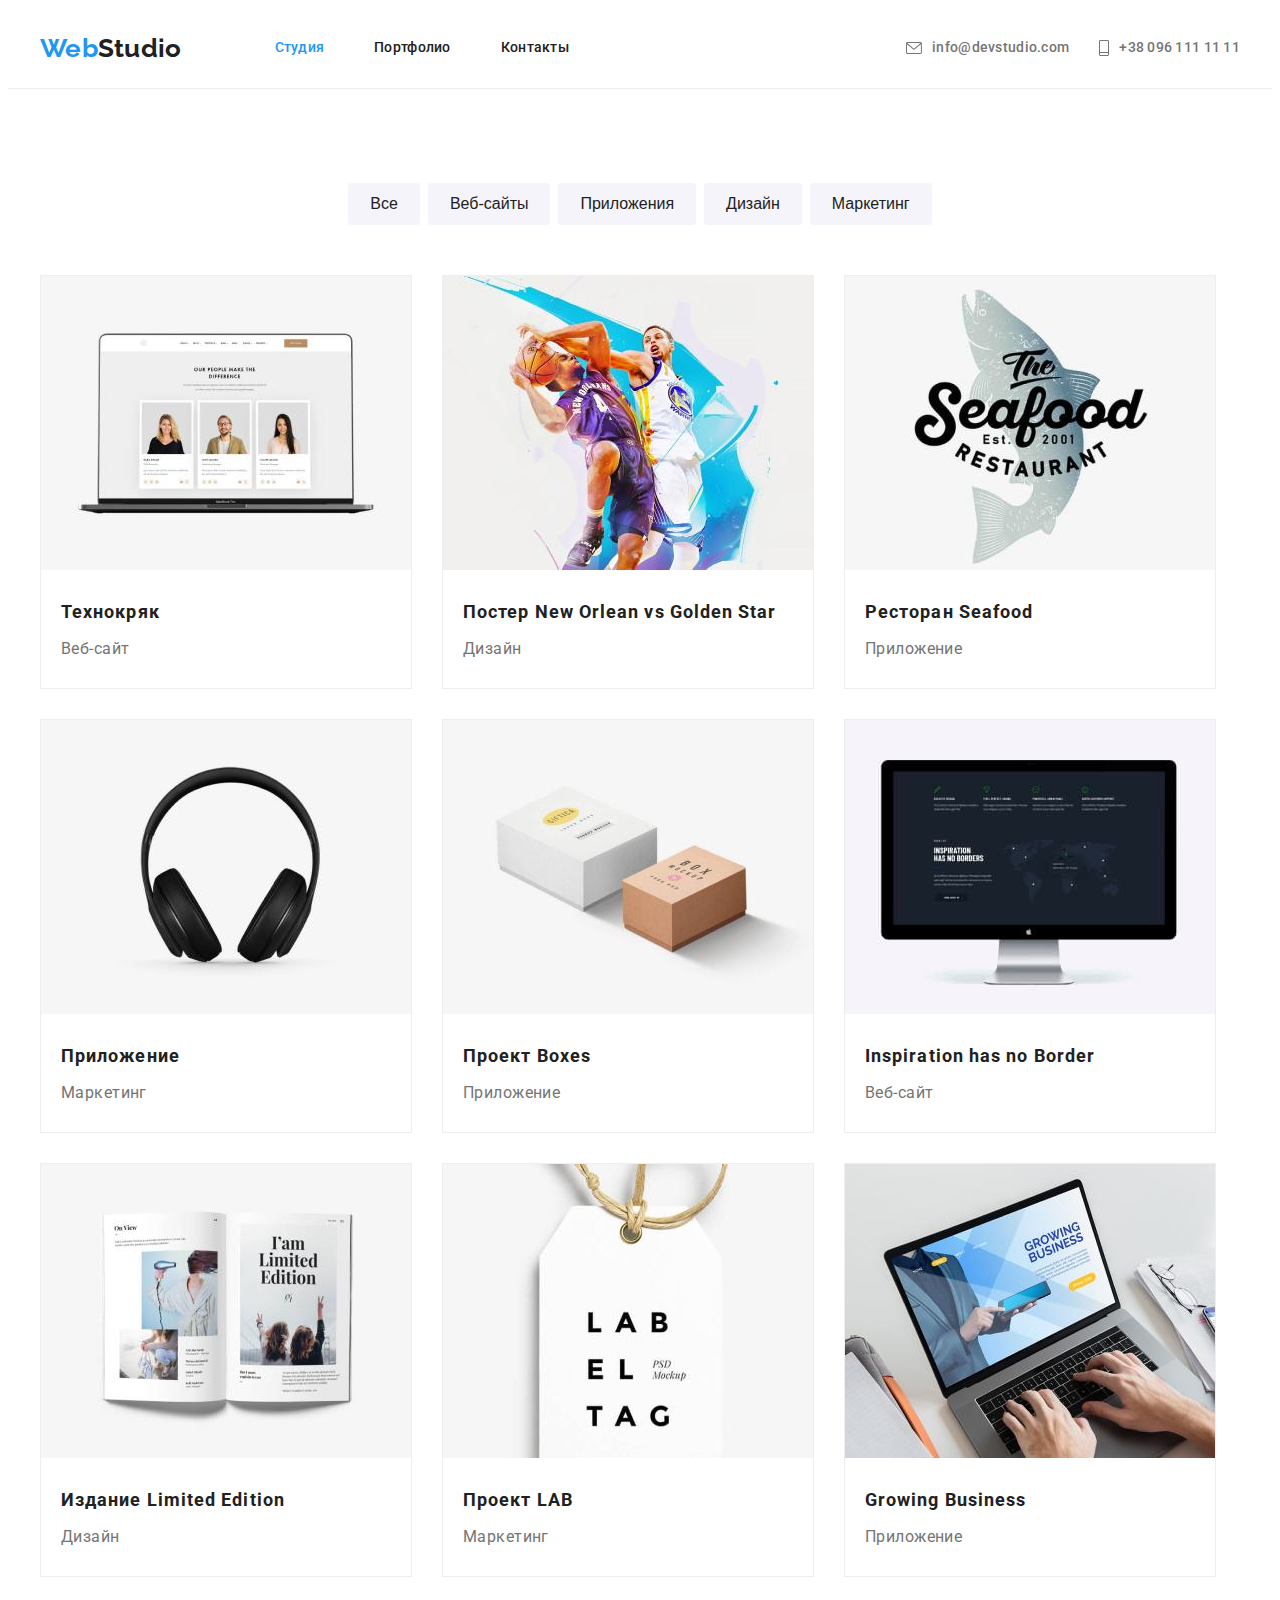
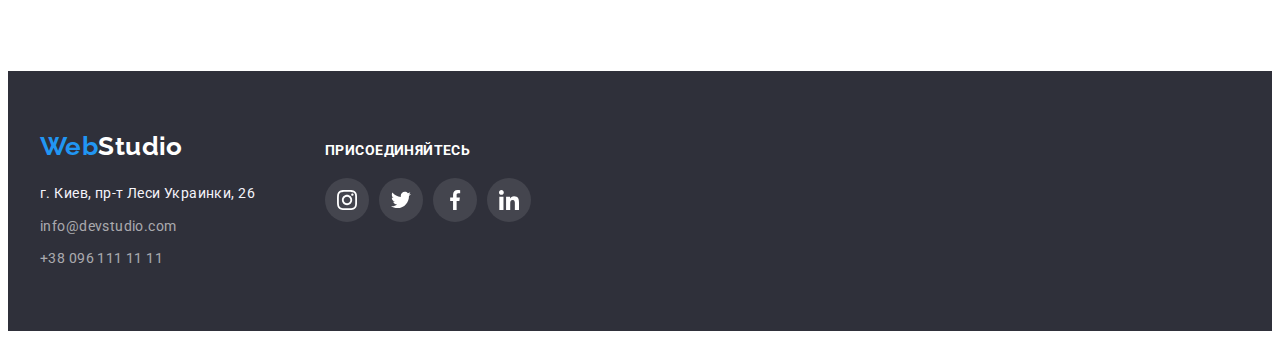
==== commit f58f7c5f: "update code" ====
--- a/portfolio.html
+++ b/portfolio.html
@@ -22,7 +22,7 @@
   </head>
   <body>
     <!-- header -->
-   <header class="header">
+    <header class="header">
       <div class="header-container container">
         <nav class="navigation-container">
           <a href="./index.html" class="logo-header link"
@@ -32,12 +32,12 @@
             <li class="item">
               <a
                 href="./index.html"
-                class="navigation-link link 
+                class="navigation-link link current-nav-link"
                 >Студия</a
               >
             </li>
             <li class="item">
-              <a href="./portfolio.html" class="navigation-link current-nav-link link"
+              <a href="./portfolio.html" class="navigation-link link"
                 >Портфолио</a
               >
             </li>
@@ -235,7 +235,7 @@
       </section>
     </main>
     <!-- footer -->
-      <footer class="footer">
+    <footer class="footer">
       <div class="footer-container container">
         <div class="footer-address">
           <a href="./index.html" class="logo-footer link"
--- a/css/style.css
+++ b/css/style.css
@@ -448,7 +448,10 @@
   line-height: 1.71;
   font-style: normal;
 }
-
+.contact-footer:hover,
+.contact-footer:focus {
+  color: var(--accent-color);
+}
 .footer-address {
   margin-right: 70px;
 }
@@ -485,9 +488,7 @@
 .social-footer-item:last-child {
   margin-right: 0;
 }
-.social-footer {
-  margin-top: 12px;
-}
+
 .social-heading {
   margin-bottom: 20px;
   font-weight: 700;
